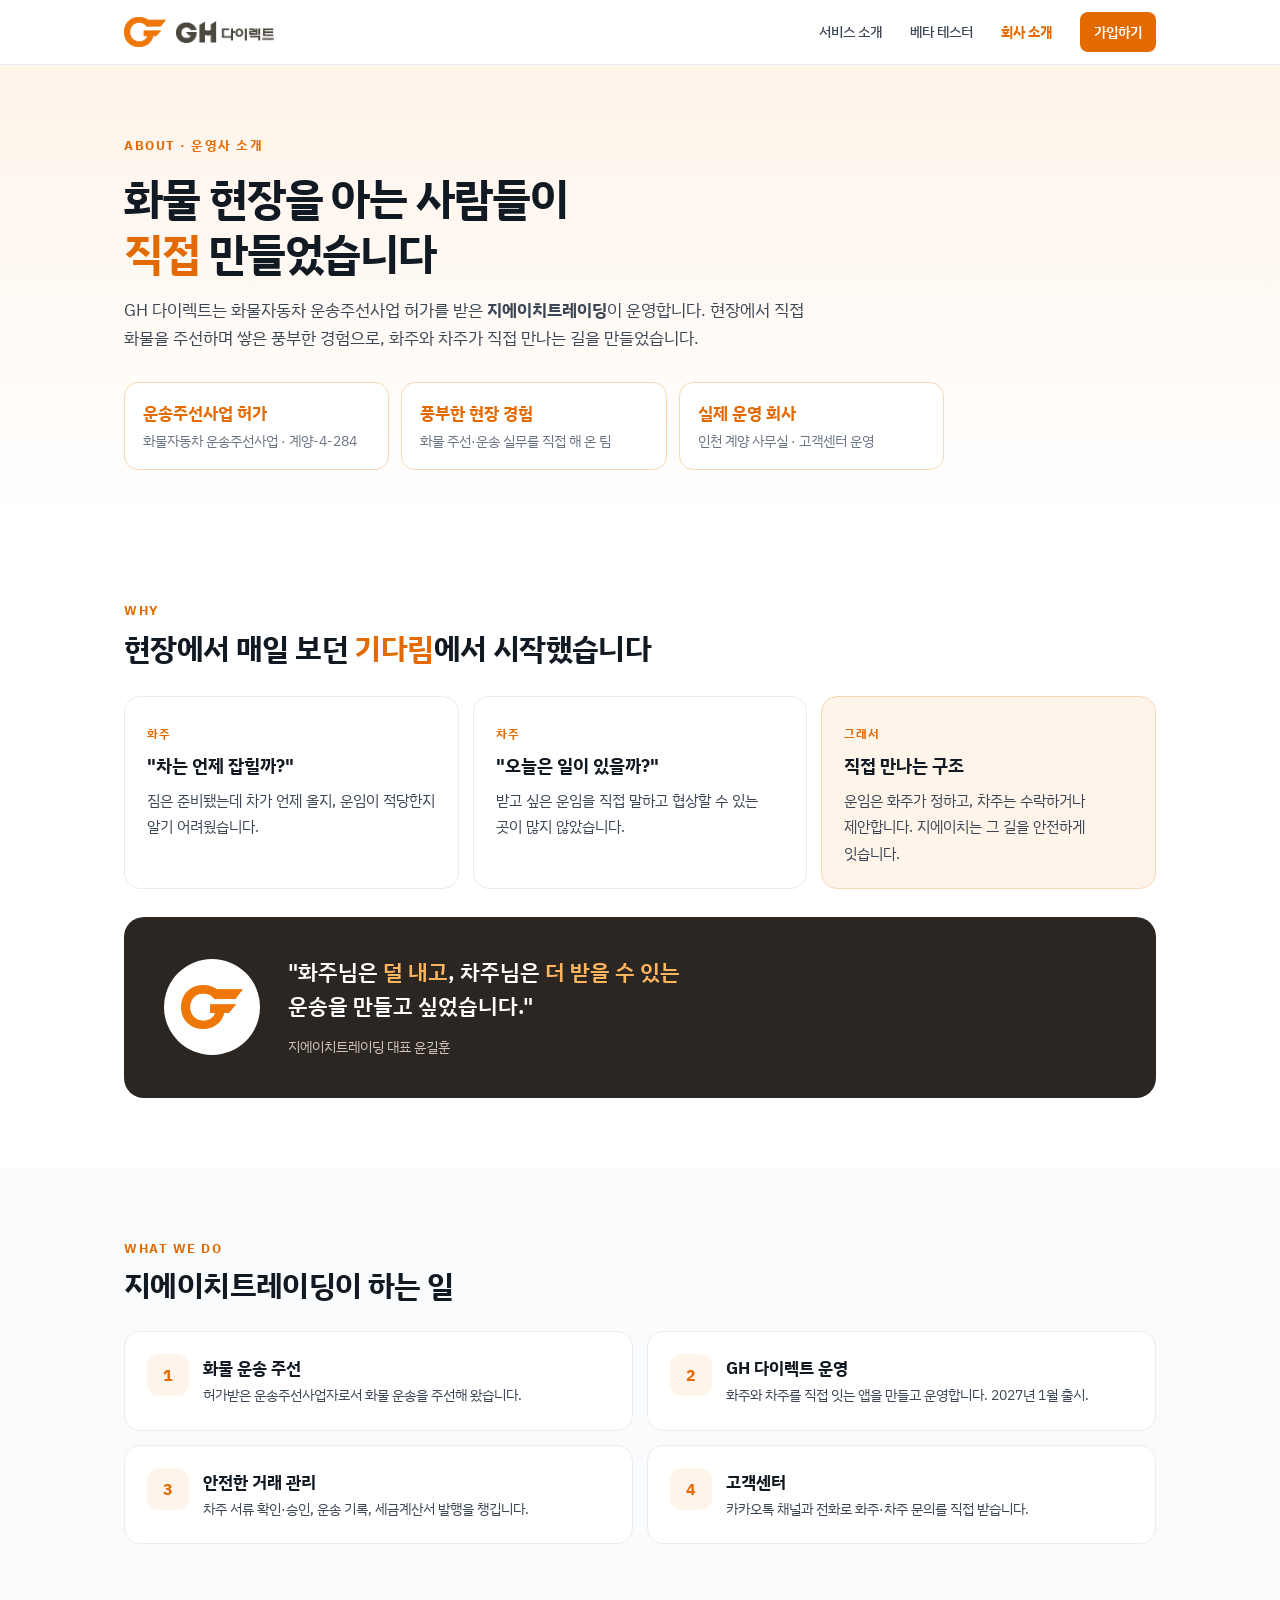
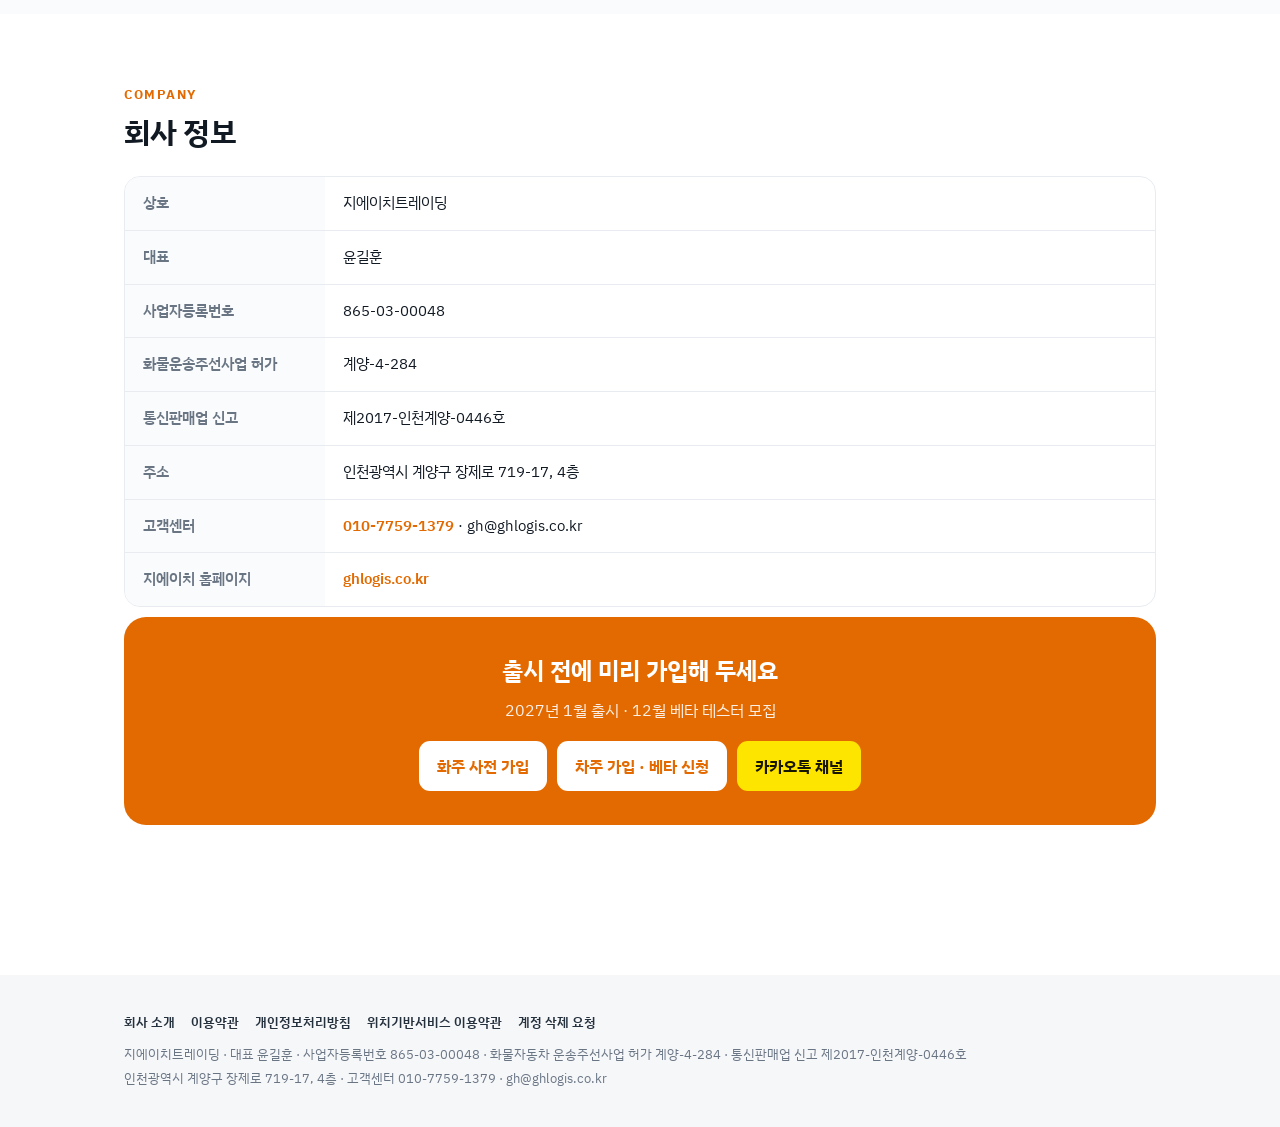
==== about/index.html @ f997585f "회사 소개 페이지(/about)·메뉴·바닥 링크" ====
<!doctype html><html lang="ko"><head>
<!-- GH 다이렉트 회사 소개 (시안 20261122_회사소개페이지_v01, 사용자 "시안대로 게시해" 2026-11-22). 수정은 저장소 site/ 에서. --><meta charset="utf-8"><meta name="viewport" content="width=device-width,initial-scale=1">
<title>회사 소개 · 지에이치 다이렉트</title>
<meta name="description" content="GH 다이렉트는 화물자동차 운송주선사업 허가를 받은 지에이치트레이딩이 운영합니다. 화물 현장을 아는 사람들이 직접 만들었습니다.">
<meta property="og:title" content="회사 소개 · 지에이치 다이렉트">
<meta property="og:description" content="화물 현장을 아는 사람들이 직접 만들었습니다. 운영: 지에이치트레이딩(화물자동차 운송주선사업 허가).">
<meta property="og:image" content="https://ghdirect.co.kr/og.png">
<link rel="icon" href="/favicon.png">
<link href="https://fonts.googleapis.com/css2?family=IBM+Plex+Sans+KR:wght@400;500;600;700&display=swap" rel="stylesheet">
<style>
:root{--b:#E36A00;--b9:#2B2622;--b1:#FFF4EA;--b2:#F8D7B4;--t:#111923;--s:#3b4654;--m:#6a7584;--l:#e8ecf1}
*{box-sizing:border-box}body{margin:0;font-family:'IBM Plex Sans KR','Malgun Gothic',sans-serif;color:var(--t);background:#fff;word-break:keep-all;line-height:1.65;-webkit-font-smoothing:antialiased}
.wrap{max-width:1080px;margin:0 auto;padding:0 24px}
header{position:sticky;top:0;background:rgba(255,255,255,.94);backdrop-filter:blur(8px);border-bottom:1px solid var(--l);z-index:5}
header .wrap{display:flex;align-items:center;justify-content:space-between;height:64px}
.logo{text-decoration:none;display:flex;align-items:center;gap:10px;white-space:nowrap}.logo img{width:42px}.logo img.wm{width:auto;height:22px}
.nav{display:flex;gap:28px;align-items:center}.nav a{color:var(--s);text-decoration:none;font-size:14px;font-weight:500}
.nav a.on{color:var(--b);font-weight:700}
.nav .cta-s{background:var(--b);color:#fff;padding:8px 14px;border-radius:8px;font-weight:600}
.eyebrow{font-size:12.5px;font-weight:700;color:var(--b);letter-spacing:.12em}
h1{font-size:44px;line-height:1.25;margin:14px 0 16px;letter-spacing:-.025em}h1 em{font-style:normal;color:var(--b)}
h2{font-size:30px;line-height:1.3;margin:8px 0 12px;letter-spacing:-.02em}h2 em{font-style:normal;color:var(--b)}
.lead{font-size:17px;color:var(--s);margin:0;max-width:720px}
.hero{padding:70px 0 60px;background:linear-gradient(180deg,var(--b1),#fff)}
.facts{display:grid;grid-template-columns:repeat(3,1fr);gap:12px;margin-top:30px;max-width:820px}
.facts>div{background:#fff;border:1px solid var(--b2);border-radius:14px;padding:16px 18px}
.facts b{display:block;font-size:17px;color:var(--b)}.facts span{font-size:13.5px;color:var(--m)}
section{padding:70px 0}
.why{display:grid;grid-template-columns:repeat(3,1fr);gap:14px;margin-top:28px}
.why>div{border:1px solid var(--l);border-radius:16px;padding:22px}
.why .n{font-size:12px;font-weight:700;color:var(--b);letter-spacing:.08em}.why b{display:block;font-size:18px;margin:6px 0}.why span{font-size:14.5px;color:var(--s)}
.why .ans{background:var(--b1);border-color:var(--b2)}
.quote{margin-top:28px;background:var(--b9);color:#fff;border-radius:20px;padding:38px 40px;display:flex;gap:28px;align-items:center}
.quote .ph{width:96px;height:96px;border-radius:50%;background:#fff;flex-shrink:0;display:flex;align-items:center;justify-content:center}
.quote .ph img{width:62px}
.quote p{font-size:22px;line-height:1.55;margin:0 0 10px;font-weight:600}.quote p em{font-style:normal;color:#FFB45E}
.quote small{color:#cfc6bd;font-size:14px}
.what{display:grid;grid-template-columns:1fr 1fr;gap:14px;margin-top:26px}
.what>div{border:1px solid var(--l);border-radius:16px;padding:22px;display:flex;gap:14px;background:#fff}
.what i{width:42px;height:42px;border-radius:12px;background:var(--b1);color:var(--b);font-style:normal;font-weight:800;display:flex;align-items:center;justify-content:center;flex-shrink:0}
.what b{display:block;font-size:16.5px}.what span{font-size:14px;color:var(--s)}
table{width:100%;border-collapse:separate;border-spacing:0;border:1px solid var(--l);border-radius:16px;overflow:hidden;margin-top:24px;font-size:15px}
td{padding:14px 18px;border-top:1px solid var(--l)}tr:first-child td{border-top:0}td:first-child{width:200px;color:var(--m);background:#fafbfc;font-weight:600}
td a{color:var(--b);text-decoration:none;font-weight:600}
.final{background:var(--b);color:#fff;border-radius:22px;padding:34px;text-align:center;margin:10px 0 0}
.final h3{margin:0 0 6px;font-size:24px}.final p{margin:0;opacity:.9}
.final .btns{display:flex;gap:10px;justify-content:center;margin-top:18px}
.final a{background:#fff;color:var(--b);border-radius:11px;padding:12px 18px;font-weight:700;text-decoration:none}.final a.k{background:#FEE500;color:#191600}
footer{background:#f5f7f9;padding:36px 0;font-size:12.5px;color:var(--m);line-height:1.9;margin-top:80px}
footer .links{margin-bottom:8px}footer .links a{color:#25303d;margin-right:16px;text-decoration:none;font-weight:600}
@media(max-width:760px){
 .nav a:not(.cta-s){display:none}
 h1{font-size:30px}h2{font-size:24px}.hero{padding:44px 0 40px}section{padding:48px 0}.wrap{padding:0 18px}
 .facts,.why,.what{grid-template-columns:1fr}
 .quote{flex-direction:column;align-items:flex-start;padding:28px 24px}.quote p{font-size:18px}
 td:first-child{width:110px}td{padding:12px}.final .btns{flex-direction:column}footer{margin-top:56px}
}
</style></head><body>
<header><div class="wrap"><a class="logo" href="/" aria-label="GH 다이렉트 홈"><img src="/gh-direct-mark.png" alt=""><img class="wm" src="/gh-direct-wordmark.png" alt="GH 다이렉트"></a>
<nav class="nav"><a href="/">서비스 소개</a><a href="/beta/driver/">베타 테스터</a><a class="on" href="/about/">회사 소개</a><a class="cta-s" href="https://app.ghdirect.co.kr/join">가입하기</a></nav></div></header>

<div class="hero"><div class="wrap">
 <div class="eyebrow">ABOUT · 운영사 소개</div>
 <h1>화물 현장을 아는 사람들이<br><em>직접</em> 만들었습니다</h1>
 <p class="lead">GH 다이렉트는 화물자동차 운송주선사업 허가를 받은 <b>지에이치트레이딩</b>이 운영합니다. 현장에서 직접 화물을 주선하며 쌓은 풍부한 경험으로, 화주와 차주가 직접 만나는 길을 만들었습니다.</p>
 <div class="facts">
  <div><b>운송주선사업 허가</b><span>화물자동차 운송주선사업 · 계양-4-284</span></div>
  <div><b>풍부한 현장 경험</b><span>화물 주선·운송 실무를 직접 해 온 팀</span></div>
  <div><b>실제 운영 회사</b><span>인천 계양 사무실 · 고객센터 운영</span></div>
 </div>
</div></div>

<section><div class="wrap">
 <div class="eyebrow">WHY</div>
 <h2>현장에서 매일 보던 <em>기다림</em>에서 시작했습니다</h2>
 <div class="why">
  <div><span class="n">화주</span><b>"차는 언제 잡힐까?"</b><span>짐은 준비됐는데 차가 언제 올지, 운임이 적당한지 알기 어려웠습니다.</span></div>
  <div><span class="n">차주</span><b>"오늘은 일이 있을까?"</b><span>받고 싶은 운임을 직접 말하고 협상할 수 있는 곳이 많지 않았습니다.</span></div>
  <div class="ans"><span class="n">그래서</span><b>직접 만나는 구조</b><span>운임은 화주가 정하고, 차주는 수락하거나 제안합니다. 지에이치는 그 길을 안전하게 잇습니다.</span></div>
 </div>
 <div class="quote">
  <div class="ph"><img src="/gh-direct-mark.png" alt=""></div>
  <div><p>"화주님은 <em>덜 내고</em>, 차주님은 <em>더 받을 수 있는</em><br>운송을 만들고 싶었습니다."</p><small>지에이치트레이딩 대표 윤길훈</small></div>
 </div>
</div></section>

<section style="background:#fafbfc"><div class="wrap">
 <div class="eyebrow">WHAT WE DO</div>
 <h2>지에이치트레이딩이 하는 일</h2>
 <div class="what">
  <div><i>1</i><div><b>화물 운송 주선</b><span>허가받은 운송주선사업자로서 화물 운송을 주선해 왔습니다.</span></div></div>
  <div><i>2</i><div><b>GH 다이렉트 운영</b><span>화주와 차주를 직접 잇는 앱을 만들고 운영합니다. 2027년 1월 출시.</span></div></div>
  <div><i>3</i><div><b>안전한 거래 관리</b><span>차주 서류 확인·승인, 운송 기록, 세금계산서 발행을 챙깁니다.</span></div></div>
  <div><i>4</i><div><b>고객센터</b><span>카카오톡 채널과 전화로 화주·차주 문의를 직접 받습니다.</span></div></div>
 </div>
</div></section>

<section><div class="wrap">
 <div class="eyebrow">COMPANY</div>
 <h2>회사 정보</h2>
 <table>
  <tr><td>상호</td><td>지에이치트레이딩</td></tr>
  <tr><td>대표</td><td>윤길훈</td></tr>
  <tr><td>사업자등록번호</td><td>865-03-00048</td></tr>
  <tr><td>화물운송주선사업 허가</td><td>계양-4-284</td></tr>
  <tr><td>통신판매업 신고</td><td>제2017-인천계양-0446호</td></tr>
  <tr><td>주소</td><td>인천광역시 계양구 장제로 719-17, 4층</td></tr>
  <tr><td>고객센터</td><td><a href="tel:010-7759-1379">010-7759-1379</a> · gh@ghlogis.co.kr</td></tr>
  <tr><td>지에이치 홈페이지</td><td><a href="https://ghlogis.co.kr" target="_blank" rel="noopener">ghlogis.co.kr</a></td></tr>
 </table>
 <div class="final"><h3>출시 전에 미리 가입해 두세요</h3><p>2027년 1월 출시 · 12월 베타 테스터 모집</p>
  <div class="btns"><a href="https://app.ghdirect.co.kr/join/shipper">화주 사전 가입</a><a href="https://app.ghdirect.co.kr/join/driver">차주 가입 · 베타 신청</a><a class="k" href="https://pf.kakao.com/_xdYAvX">카카오톡 채널</a></div></div>
</div></section>

<footer><div class="wrap">
 <div class="links"><a href="/about/">회사 소개</a><a href="/terms/">이용약관</a><a href="/privacy/">개인정보처리방침</a><a href="/location/">위치기반서비스 이용약관</a><a href="/account/delete/">계정 삭제 요청</a></div>
 지에이치트레이딩 · 대표 윤길훈 · 사업자등록번호 865-03-00048 · 화물자동차 운송주선사업 허가 계양-4-284 · 통신판매업 신고 제2017-인천계양-0446호<br>
 인천광역시 계양구 장제로 719-17, 4층 · 고객센터 010-7759-1379 · gh@ghlogis.co.kr
</div></footer>
<script>
/* 유입 꼬리표: 다이렉트 웹으로 가는 버튼에 ?src= 를 붙인다 — 들어올 때 꼬리표가 있으면 그대로, 없으면 site */
(function(){try{var s=(new URLSearchParams(location.search).get('src')||'').toLowerCase();if(!/^[a-z0-9_]{1,40}$/.test(s))s='site';
document.querySelectorAll('a[href^="https://app.ghdirect.co.kr"]').forEach(function(a){var u=new URL(a.href);if(!u.searchParams.get('src')){u.searchParams.set('src',s);a.href=u.toString();}});}catch(e){}})();
</script>
</body></html>
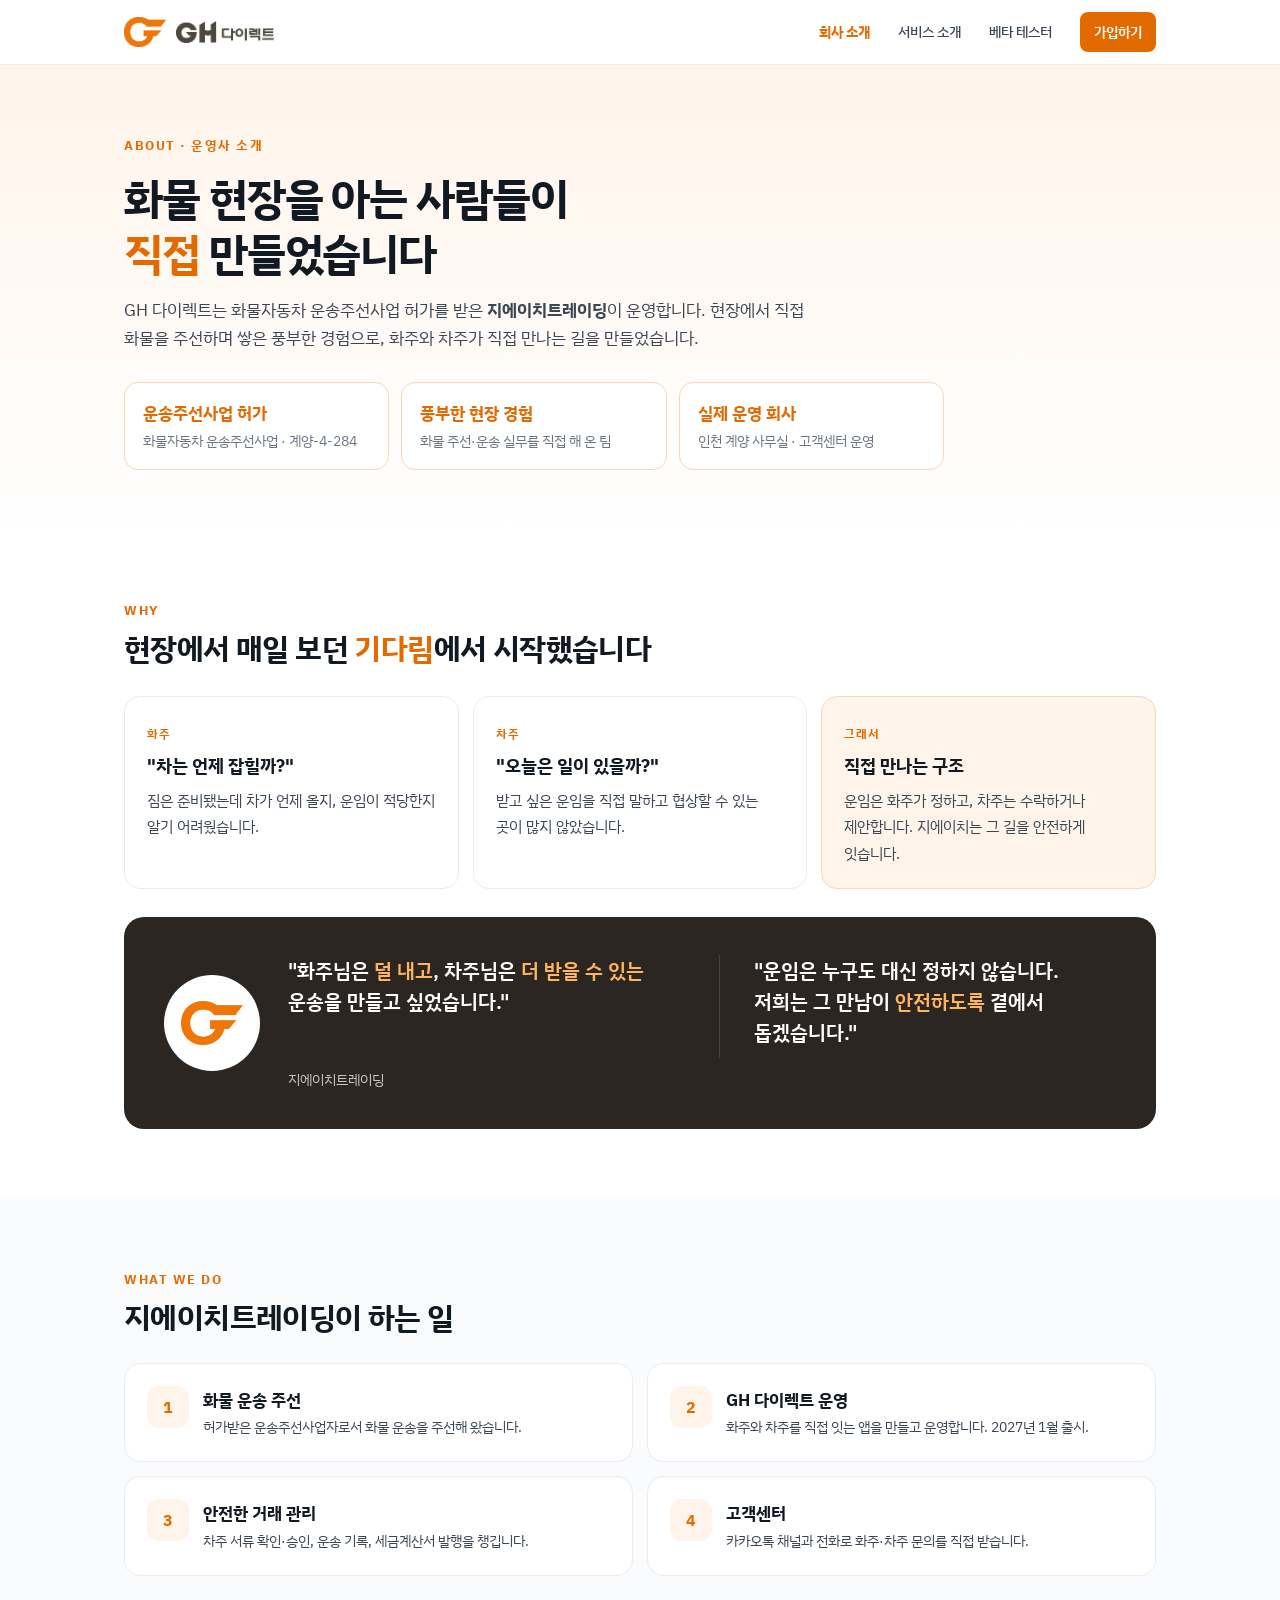
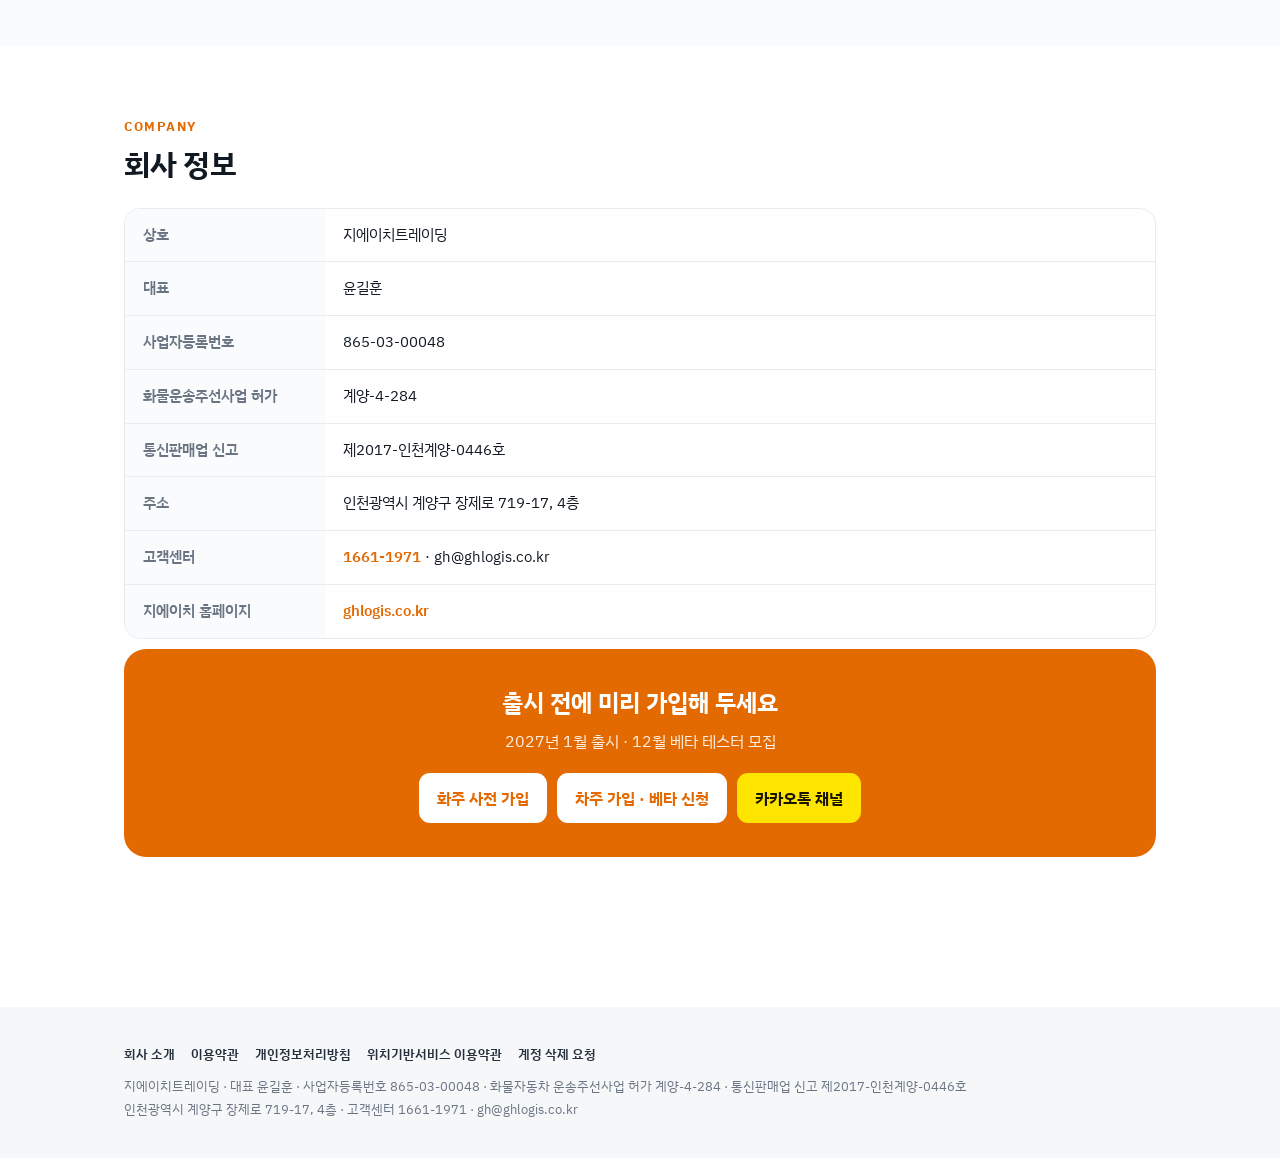
==== commit a353a293: "고객센터 전화 1661-1971·회사 소개 문장 추가·메뉴 순서" ====
--- a/about/index.html
+++ b/about/index.html
@@ -34,7 +34,10 @@
 .quote .ph{width:96px;height:96px;border-radius:50%;background:#fff;flex-shrink:0;display:flex;align-items:center;justify-content:center}
 .quote .ph img{width:62px}
 .quote p{font-size:22px;line-height:1.55;margin:0 0 10px;font-weight:600}.quote p em{font-style:normal;color:#FFB45E}
-.quote small{color:#cfc6bd;font-size:14px}
+.quote small{color:#cfc6bd;font-size:14px;grid-column:1/-1}
+.qs{flex:1;display:grid;grid-template-columns:1fr 1fr;gap:10px 34px;align-items:start}
+.qs>div+div{border-left:1px solid #4a423b;padding-left:34px}
+.qs p{font-size:20px}
 .what{display:grid;grid-template-columns:1fr 1fr;gap:14px;margin-top:26px}
 .what>div{border:1px solid var(--l);border-radius:16px;padding:22px;display:flex;gap:14px;background:#fff}
 .what i{width:42px;height:42px;border-radius:12px;background:var(--b1);color:var(--b);font-style:normal;font-weight:800;display:flex;align-items:center;justify-content:center;flex-shrink:0}
@@ -52,12 +55,13 @@
  .nav a:not(.cta-s){display:none}
  h1{font-size:30px}h2{font-size:24px}.hero{padding:44px 0 40px}section{padding:48px 0}.wrap{padding:0 18px}
  .facts,.why,.what{grid-template-columns:1fr}
- .quote{flex-direction:column;align-items:flex-start;padding:28px 24px}.quote p{font-size:18px}
+ .quote{flex-direction:column;align-items:flex-start;padding:28px 24px}.quote p,.qs p{font-size:18px}
+ .qs{grid-template-columns:1fr}.qs br{display:none}.qs>div+div{border-left:0;padding-left:0;border-top:1px solid #4a423b;padding-top:14px}
  td:first-child{width:110px}td{padding:12px}.final .btns{flex-direction:column}footer{margin-top:56px}
 }
 </style></head><body>
 <header><div class="wrap"><a class="logo" href="/" aria-label="GH 다이렉트 홈"><img src="/gh-direct-mark.png" alt=""><img class="wm" src="/gh-direct-wordmark.png" alt="GH 다이렉트"></a>
-<nav class="nav"><a href="/">서비스 소개</a><a href="/beta/driver/">베타 테스터</a><a class="on" href="/about/">회사 소개</a><a class="cta-s" href="https://app.ghdirect.co.kr/join">가입하기</a></nav></div></header>
+<nav class="nav"><a class="on" href="/about/">회사 소개</a><a href="/">서비스 소개</a><a href="/beta/driver/">베타 테스터</a><a class="cta-s" href="https://app.ghdirect.co.kr/join">가입하기</a></nav></div></header>
 
 <div class="hero"><div class="wrap">
  <div class="eyebrow">ABOUT · 운영사 소개</div>
@@ -80,7 +84,11 @@
  </div>
  <div class="quote">
   <div class="ph"><img src="/gh-direct-mark.png" alt=""></div>
-  <div><p>"화주님은 <em>덜 내고</em>, 차주님은 <em>더 받을 수 있는</em><br>운송을 만들고 싶었습니다."</p><small>지에이치트레이딩 대표 윤길훈</small></div>
+  <div class="qs">
+   <div><p>"화주님은 <em>덜 내고</em>, 차주님은 <em>더 받을 수 있는</em> <br>운송을 만들고 싶었습니다."</p></div>
+   <div><p>"운임은 누구도 대신 정하지 않습니다. <br>저희는 그 만남이 <em>안전하도록</em> 곁에서 돕겠습니다."</p></div>
+   <small>지에이치트레이딩</small>
+  </div>
  </div>
 </div></section>
 
@@ -105,7 +113,7 @@
   <tr><td>화물운송주선사업 허가</td><td>계양-4-284</td></tr>
   <tr><td>통신판매업 신고</td><td>제2017-인천계양-0446호</td></tr>
   <tr><td>주소</td><td>인천광역시 계양구 장제로 719-17, 4층</td></tr>
-  <tr><td>고객센터</td><td><a href="tel:010-7759-1379">010-7759-1379</a> · gh@ghlogis.co.kr</td></tr>
+  <tr><td>고객센터</td><td><a href="tel:1661-1971">1661-1971</a> · gh@ghlogis.co.kr</td></tr>
   <tr><td>지에이치 홈페이지</td><td><a href="https://ghlogis.co.kr" target="_blank" rel="noopener">ghlogis.co.kr</a></td></tr>
  </table>
  <div class="final"><h3>출시 전에 미리 가입해 두세요</h3><p>2027년 1월 출시 · 12월 베타 테스터 모집</p>
@@ -115,7 +123,7 @@
 <footer><div class="wrap">
  <div class="links"><a href="/about/">회사 소개</a><a href="/terms/">이용약관</a><a href="/privacy/">개인정보처리방침</a><a href="/location/">위치기반서비스 이용약관</a><a href="/account/delete/">계정 삭제 요청</a></div>
  지에이치트레이딩 · 대표 윤길훈 · 사업자등록번호 865-03-00048 · 화물자동차 운송주선사업 허가 계양-4-284 · 통신판매업 신고 제2017-인천계양-0446호<br>
- 인천광역시 계양구 장제로 719-17, 4층 · 고객센터 010-7759-1379 · gh@ghlogis.co.kr
+ 인천광역시 계양구 장제로 719-17, 4층 · 고객센터 1661-1971 · gh@ghlogis.co.kr
 </div></footer>
 <script>
 /* 유입 꼬리표: 다이렉트 웹으로 가는 버튼에 ?src= 를 붙인다 — 들어올 때 꼬리표가 있으면 그대로, 없으면 site */
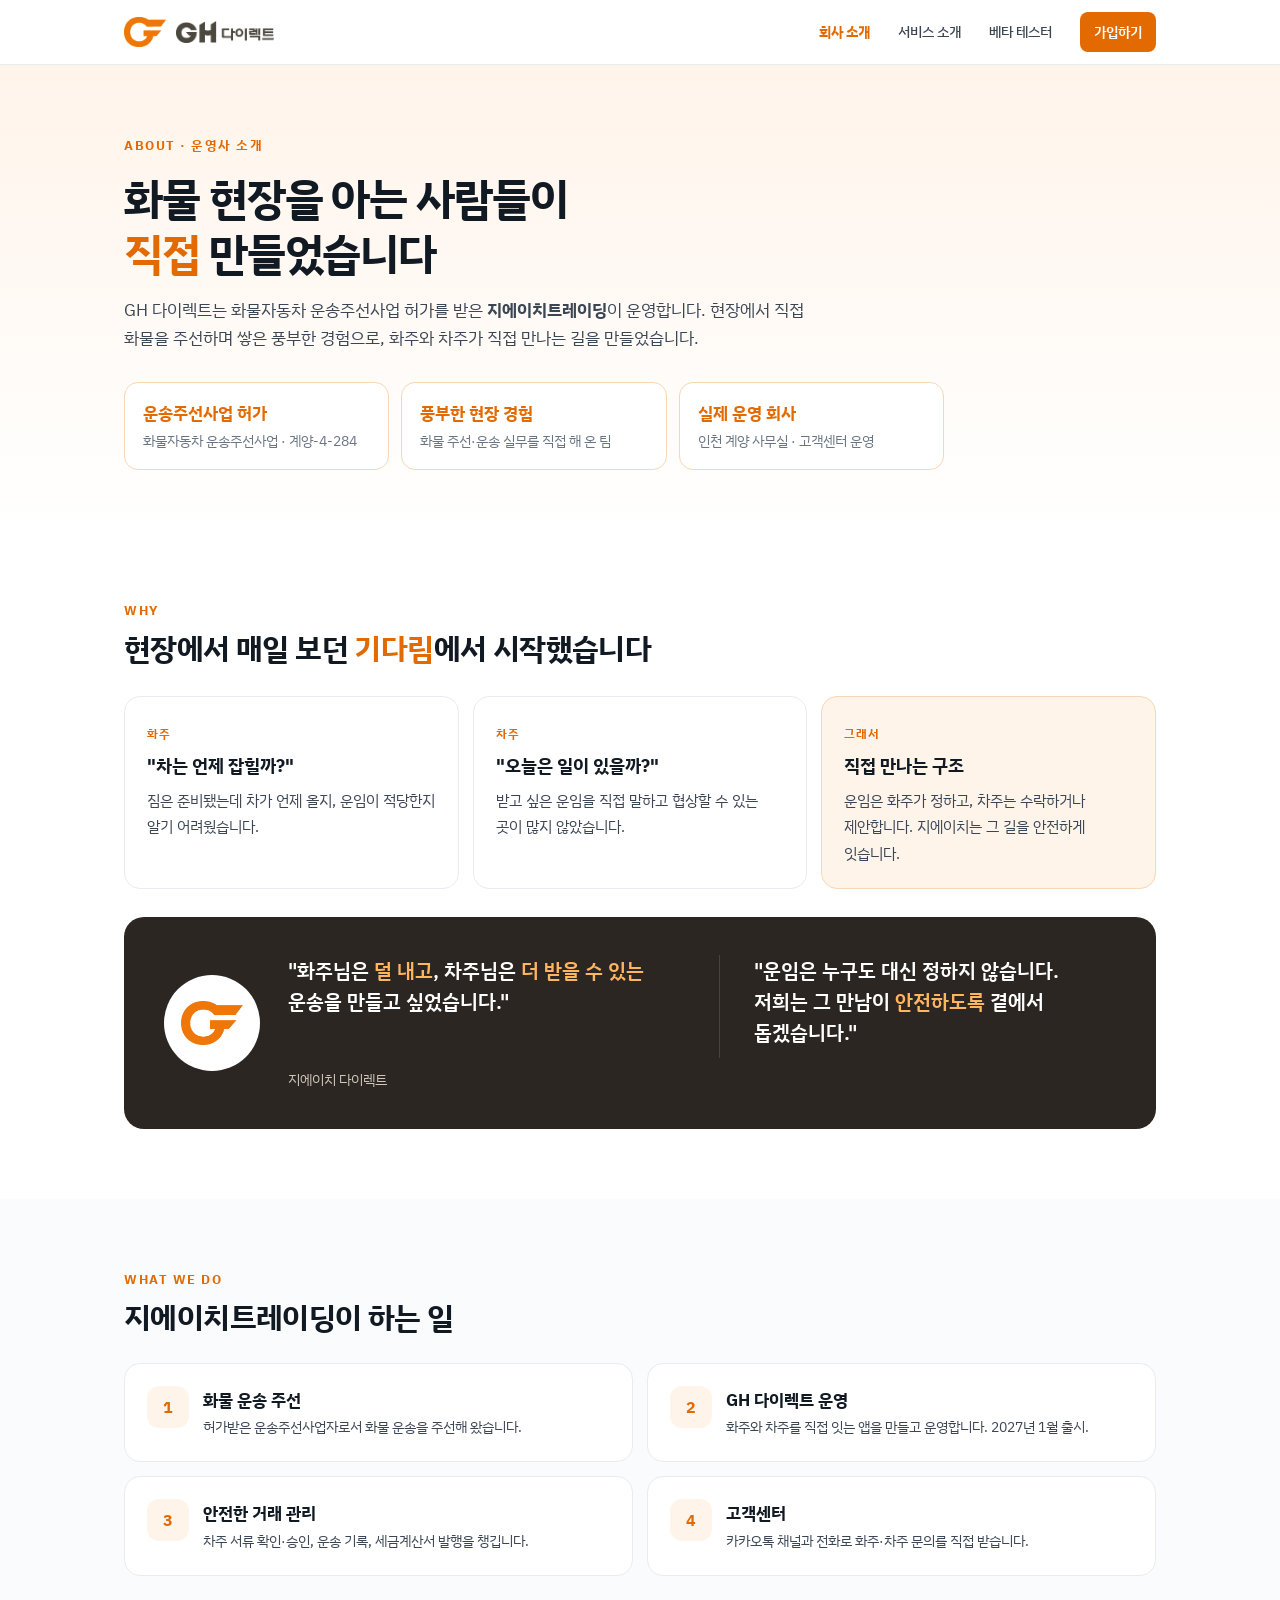
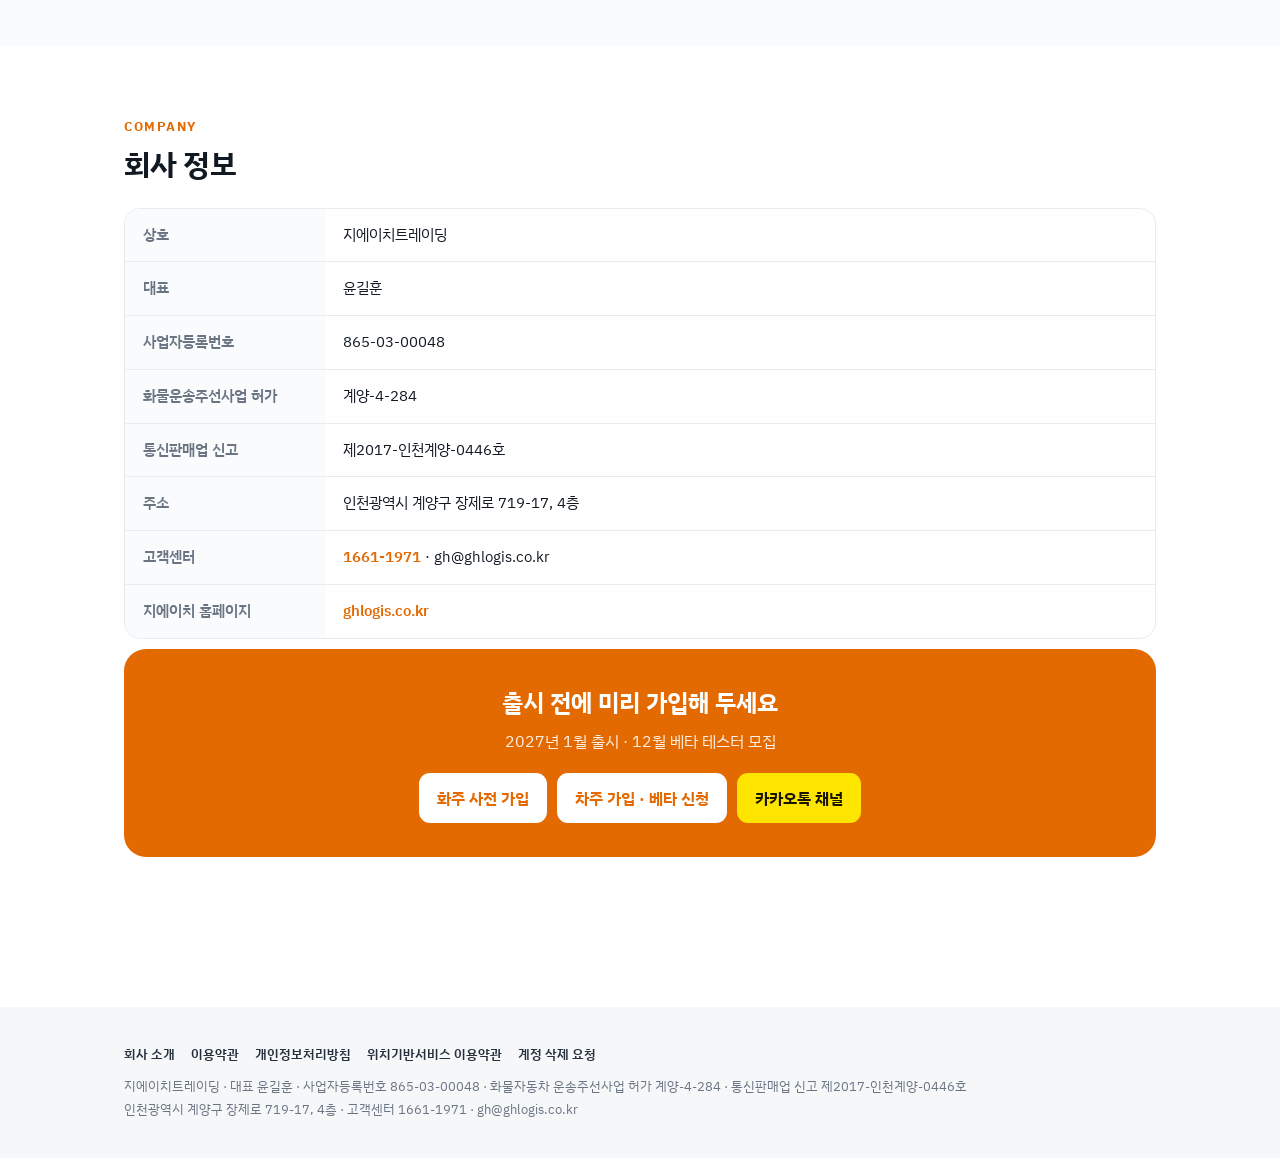
==== commit e29ed12c: "회사 소개 한마디 서명 지에이치 다이렉트" ====
--- a/about/index.html
+++ b/about/index.html
@@ -87,7 +87,7 @@
   <div class="qs">
    <div><p>"화주님은 <em>덜 내고</em>, 차주님은 <em>더 받을 수 있는</em> <br>운송을 만들고 싶었습니다."</p></div>
    <div><p>"운임은 누구도 대신 정하지 않습니다. <br>저희는 그 만남이 <em>안전하도록</em> 곁에서 돕겠습니다."</p></div>
-   <small>지에이치트레이딩</small>
+   <small>지에이치 다이렉트</small>
   </div>
  </div>
 </div></section>
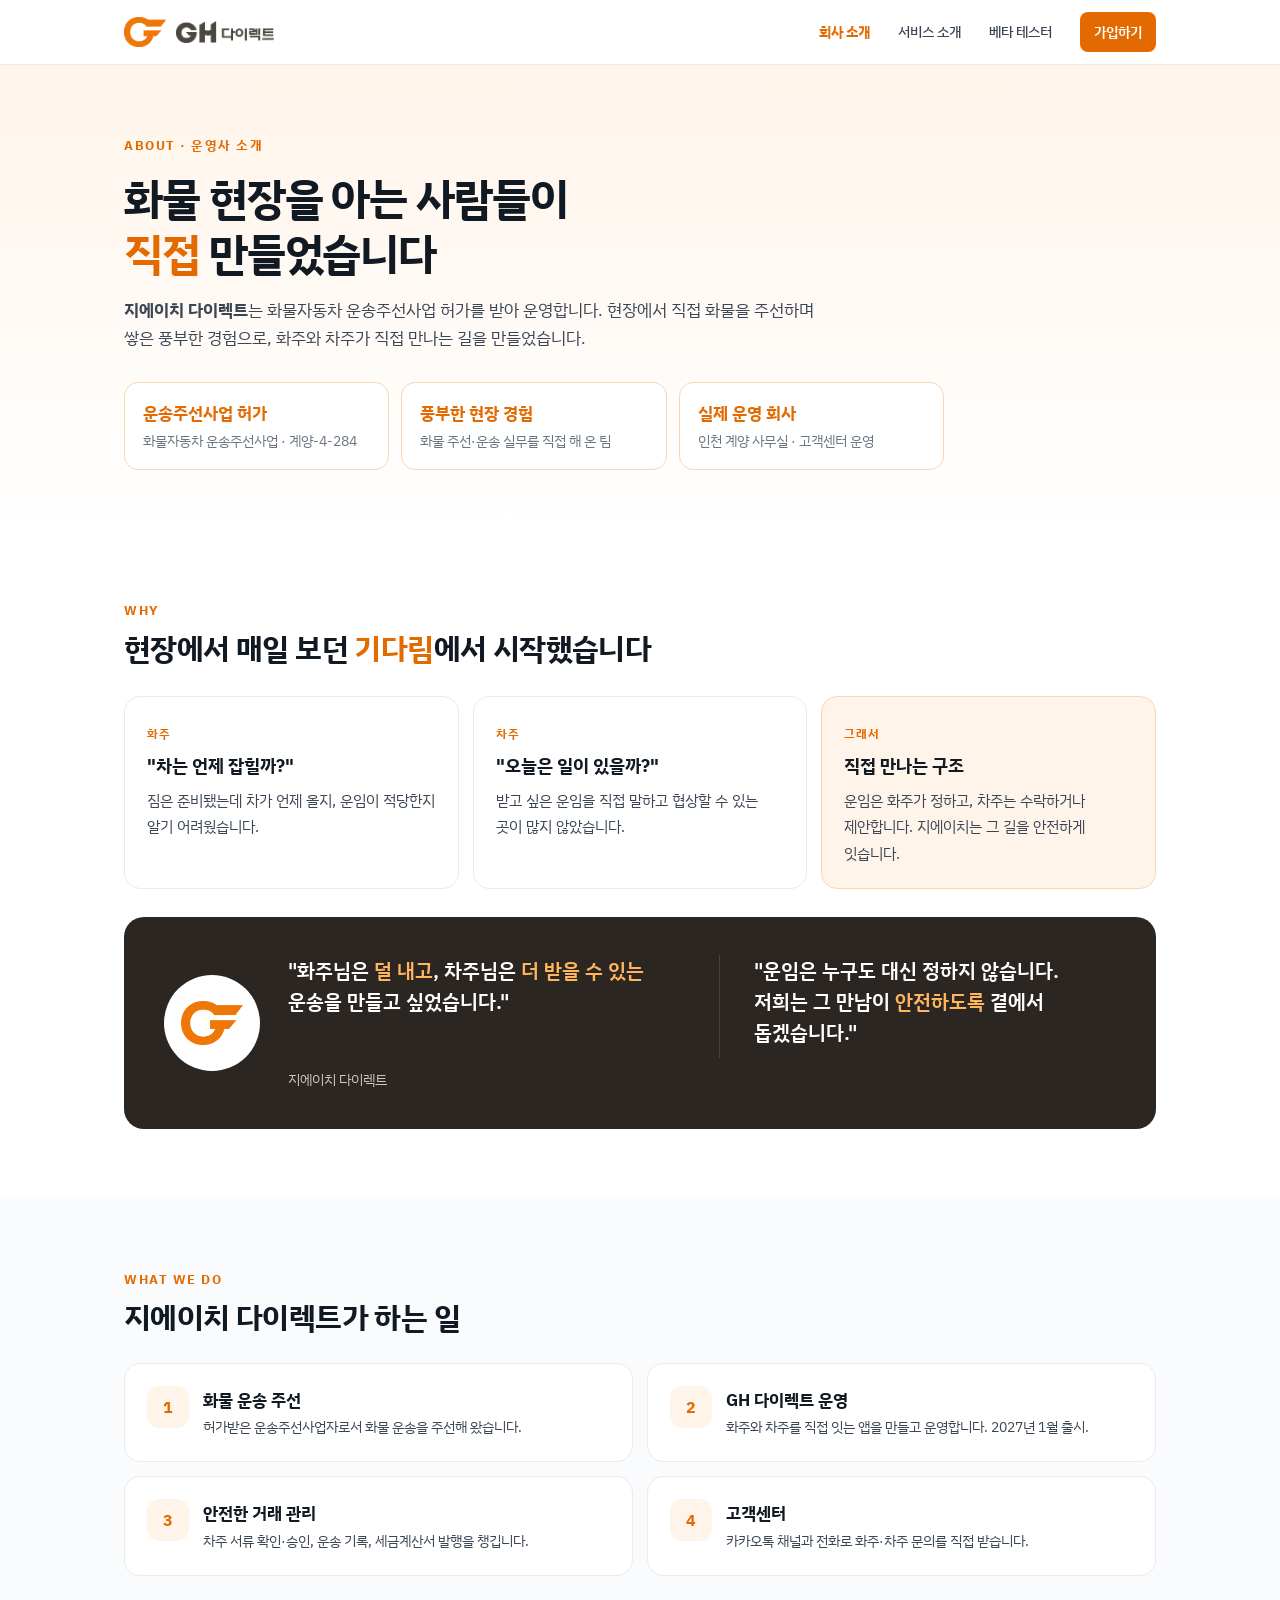
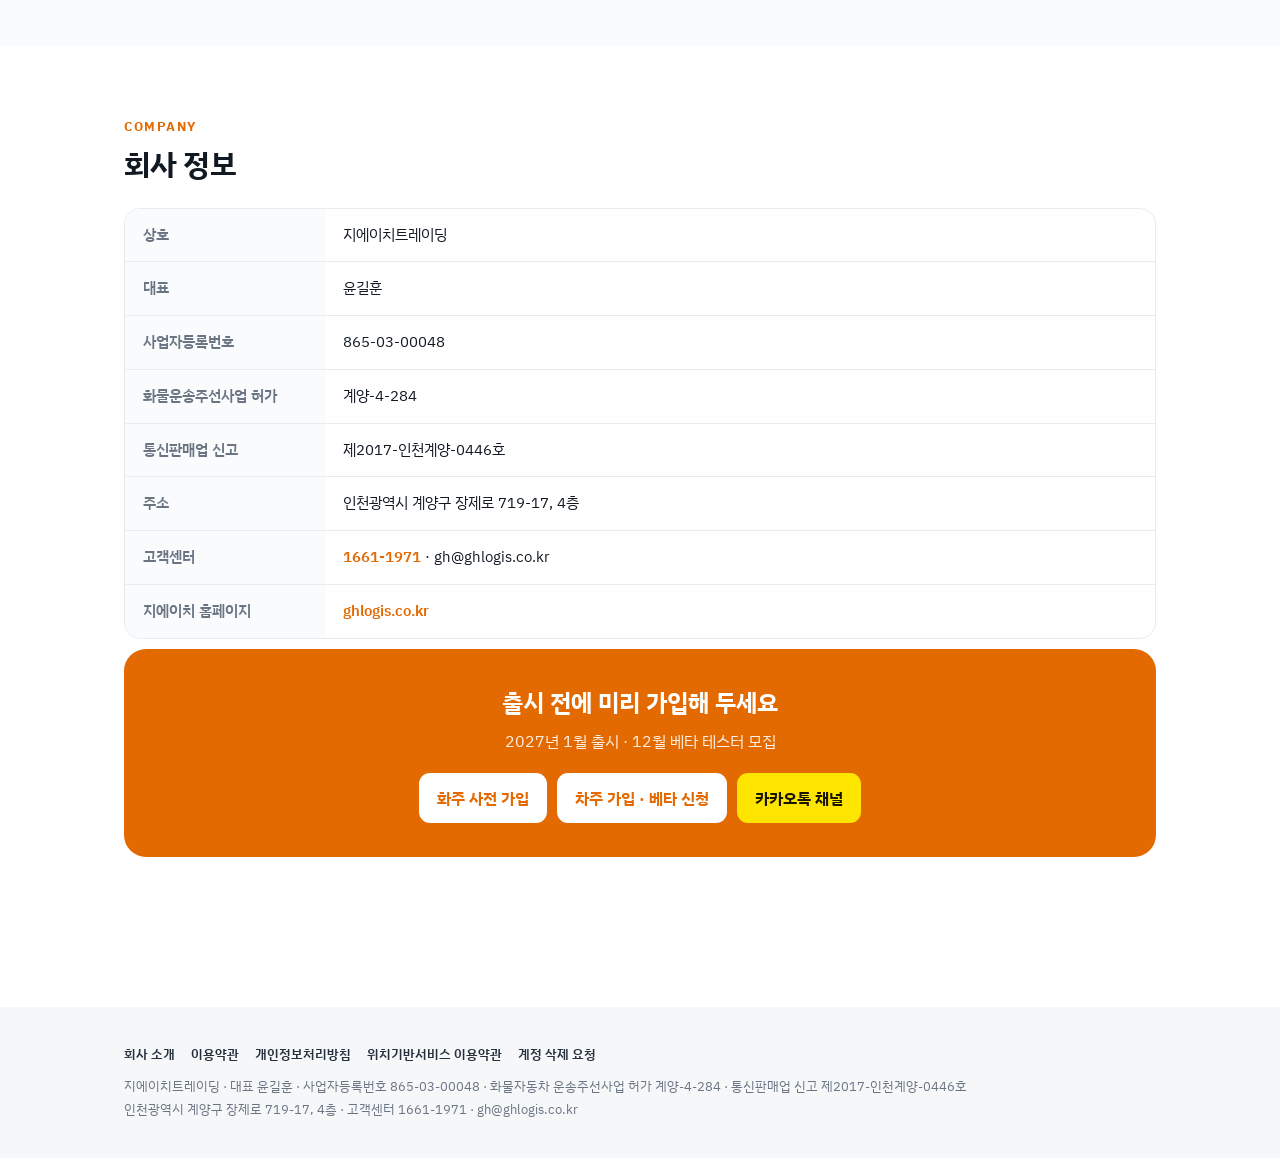
==== commit 10727f7f: "회사 소개 본문 지에이치 다이렉트" ====
--- a/about/index.html
+++ b/about/index.html
@@ -66,7 +66,7 @@
 <div class="hero"><div class="wrap">
  <div class="eyebrow">ABOUT · 운영사 소개</div>
  <h1>화물 현장을 아는 사람들이<br><em>직접</em> 만들었습니다</h1>
- <p class="lead">GH 다이렉트는 화물자동차 운송주선사업 허가를 받은 <b>지에이치트레이딩</b>이 운영합니다. 현장에서 직접 화물을 주선하며 쌓은 풍부한 경험으로, 화주와 차주가 직접 만나는 길을 만들었습니다.</p>
+ <p class="lead"><b>지에이치 다이렉트</b>는 화물자동차 운송주선사업 허가를 받아 운영합니다. 현장에서 직접 화물을 주선하며 쌓은 풍부한 경험으로, 화주와 차주가 직접 만나는 길을 만들었습니다.</p>
  <div class="facts">
   <div><b>운송주선사업 허가</b><span>화물자동차 운송주선사업 · 계양-4-284</span></div>
   <div><b>풍부한 현장 경험</b><span>화물 주선·운송 실무를 직접 해 온 팀</span></div>
@@ -94,7 +94,7 @@
 
 <section style="background:#fafbfc"><div class="wrap">
  <div class="eyebrow">WHAT WE DO</div>
- <h2>지에이치트레이딩이 하는 일</h2>
+ <h2>지에이치 다이렉트가 하는 일</h2>
  <div class="what">
   <div><i>1</i><div><b>화물 운송 주선</b><span>허가받은 운송주선사업자로서 화물 운송을 주선해 왔습니다.</span></div></div>
   <div><i>2</i><div><b>GH 다이렉트 운영</b><span>화주와 차주를 직접 잇는 앱을 만들고 운영합니다. 2027년 1월 출시.</span></div></div>
